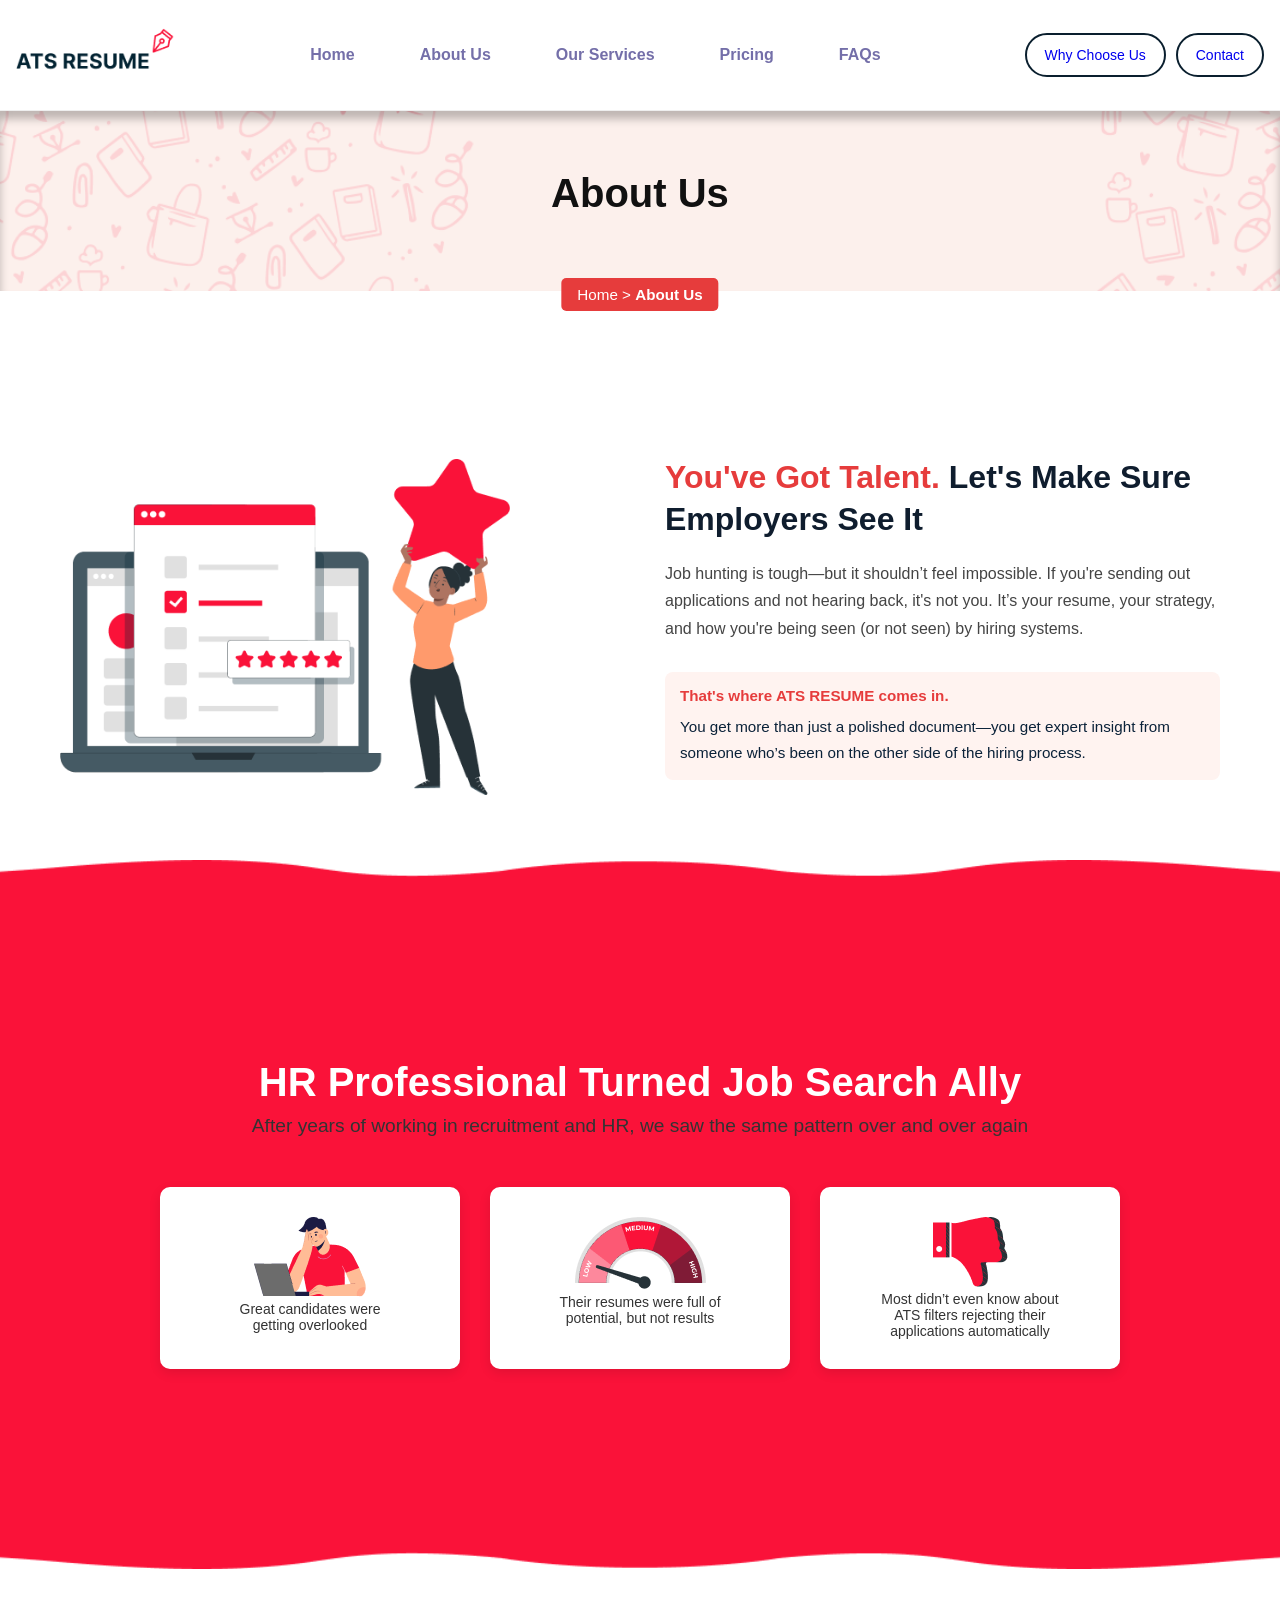
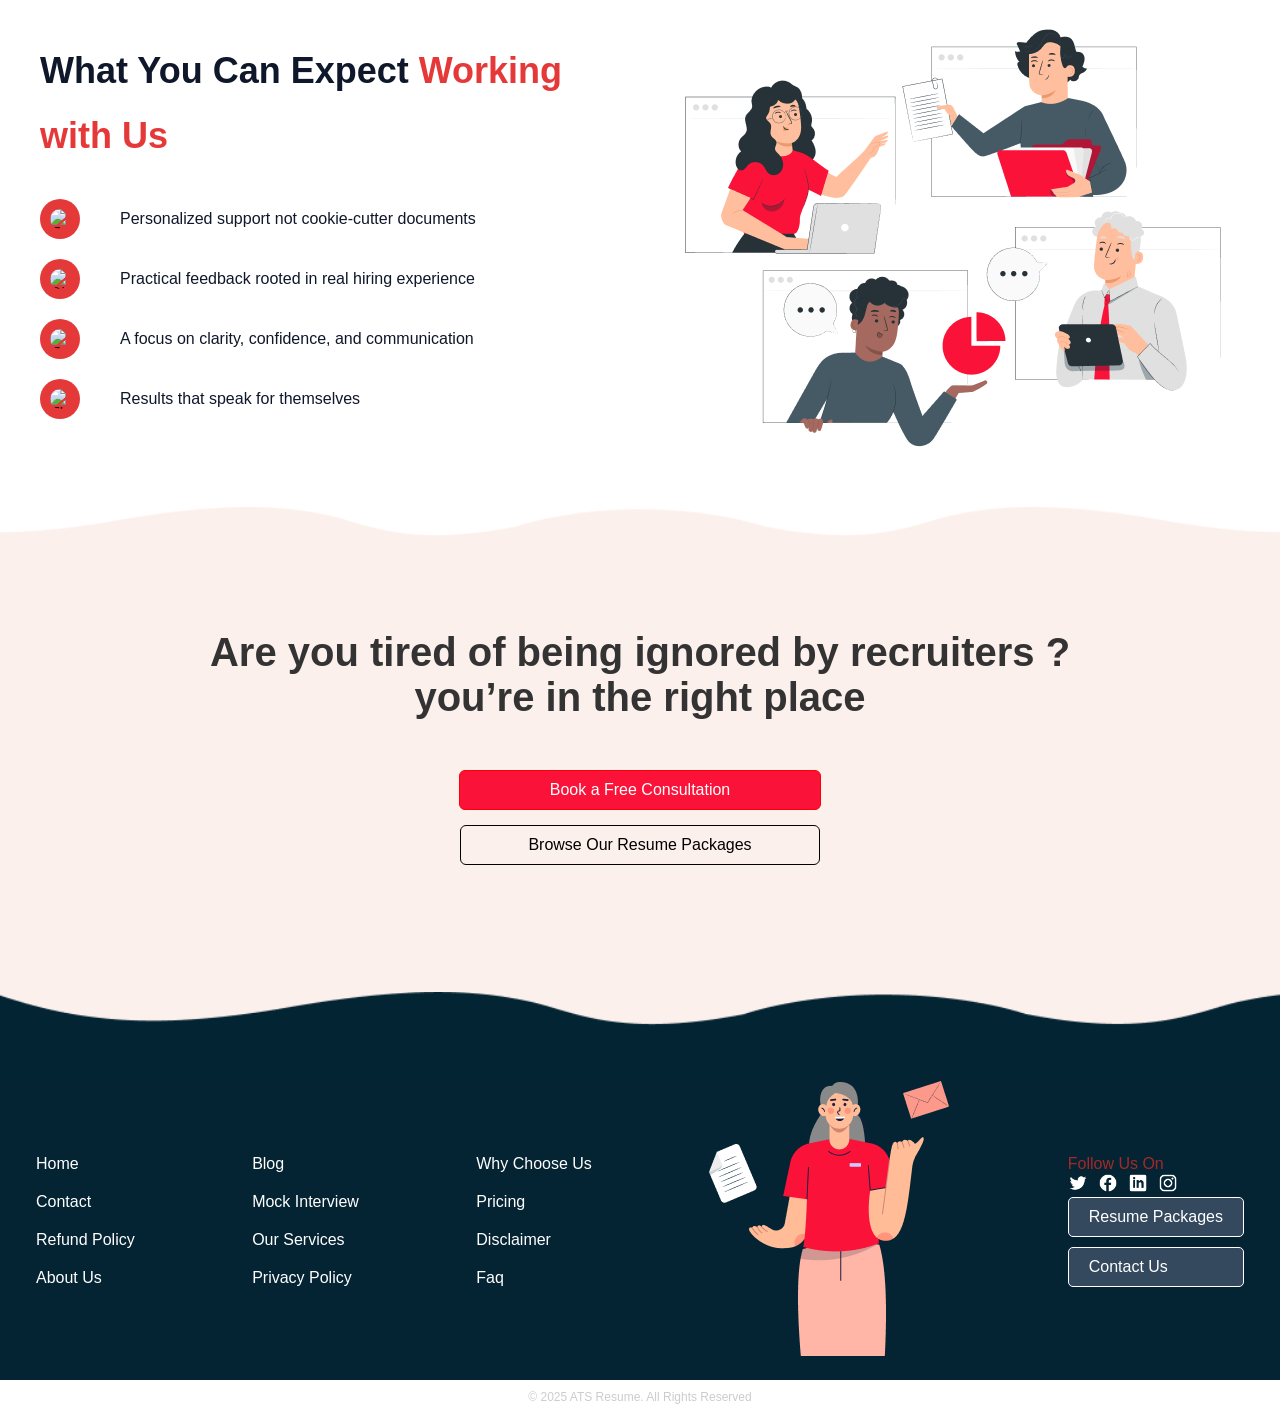
==== aboutus.html @ d1a412f8 "first commit" ====
<!DOCTYPE html>
<html lang="en">

<head>
  <meta charset="UTF-8" />
  <meta name="viewport" content="width=device-width, initial-scale=1.0" />
  <title>About Us</title>
  <link rel="stylesheet" href="/assets/style.css" />
</head>

<body>
  <!-- header -->
  <section class="header-wrapper">
    <div class="container">
      <header class="header">
        <div class="logo">
          <img src="assets/images/logo 1.png" alt="Pen Icon" class="pen-icon">
        </div>
  
        <div class="menu-toggle" id="menu-toggle">☰</div>
  
        <div class="nav-menu" id="nav-menu">
          <nav class="nav-links">
            <a href="./index.html" class="active">Home</a>
            <a href="./aboutus.html" class="active">About Us</a>
            <a href="./services.html" class="active">Our Services</a>
            <a href="./pricing.html" class="active">Pricing</a>
            <a href="./faq.html" class="active">FAQs</a>
          </nav>
  
          <div class="header-buttons">
            <a href="./whyus.html" class="solid-btn">Why Choose Us</a>
            <a href="./contact.html" class="solid-btn">Contact</a>
          </div>
        </div>
      </header>
    </div>
  </section>

  <!-- Banner -->
  <section class="about-banner">
    <h1>About Us</h1>
    <nav class="breadcrumb">
      <a href="#">Home</a> &gt; <span>About Us</span>
    </nav>
  </section>
  <!-- content -->
  <section class="about-content">
    <div class="about-left">
      <img src="./assets/images/about-1 1.png" alt="Illustration" />
    </div>
    <div class="about-right">
      <h2><span>You've Got Talent.</span> Let's Make Sure Employers See It</h2>
      <p>
        Job hunting is tough—but it shouldn’t feel impossible. If you're sending out applications and not hearing back,
        it's not you.
        It’s your resume, your strategy, and how you're being seen (or not seen) by hiring systems.
      </p>

      <div class="highlight-box">
        <strong>That's where ATS RESUME comes in.</strong>
        <p>
          You get more than just a polished document—you get expert insight from someone who’s been on the other side of
          the hiring process.
        </p>
      </div>
    </div>
  </section>

  <!-- HR-section -->

  <section class="hr-section">
    <div class="hr-container">
      <h1>HR Professional Turned Job Search Ally</h1>
      <p class="subheading">After years of working in recruitment and HR, we saw the same pattern over and over again
      </p>

      <div class="cards">
        <div class="card-about">
          <img src="./assets/images/about-2-1 1.png" alt="Overlooked">
          <p>Great candidates were<br>getting overlooked</p>
        </div>
        <div class="card-about">
          <img src="./assets/images/about-2-2 1.png" alt="Resumes not working">
          <p>Their resumes were full of<br>potential, but not results</p>
        </div>
        <div class="card-about">
          <img src="./assets/images/about-2-3 1 (1).png" alt="ATS rejection">
          <p>Most didn’t even know about<br>ATS filters rejecting their<br>applications automatically</p>
        </div>
      </div>
    </div>
  </section>

  <!-- Expact section -->

  <section class="expect-section">
    <div class="expect-container">
      <div class="expect-content">
        <h2>What You Can Expect <span>Working with Us</span></h2>
        <ul class="expect-list">
          <li>
            <img src="https://img.icons8.com/ios-filled/50/ffffff/secured-letter.png" alt="Email Icon">
            <p>Personalized support not cookie-cutter documents</p>
          </li>
          <li>
            <img src="https://img.icons8.com/ios-filled/50/ffffff/near-me.png" alt="Direction Icon">
            <p>Practical feedback rooted in real hiring experience</p>
          </li>
          <li>
            <img src="https://img.icons8.com/ios-filled/50/ffffff/target.png" alt="Target Icon">
            <p>A focus on clarity, confidence, and communication</p>
          </li>
          <li>
            <img src="https://img.icons8.com/ios-filled/50/ffffff/goal.png" alt="Flag Icon">
            <p>Results that speak for themselves</p>
          </li>
        </ul>
      </div>
      <div class="expect-images">
        <img src="./assets/images/about-3 1 (1).png" alt="Working Image">
      </div>
    </div>
  </section>

  <!-- Tired section -->

  <div class="tired">
    <div class="container">
      <h1>Are you tired of being<span class="normal"></span> ignored by recruiters ?<br>you’re in the right place</span></h1>
      <div class="tired-btn">
        <a href="#" class="button-red">Book a Free Consultation</a>
        <a href="#" class="button-gray">Browse Our Resume Packages</a>
      </div>
    </div>
  </div>
  <!-- footer -->

  <div class="footer">
    <div class="container">
      <div class="footer-wrap">
        <ul class="links">
          <li><a href="#">Home</a></li>
          <li><a href="#">Contact</a></li>
          <li><a href="#">Refund Policy</a></li>
          <li><a href="#">About Us</a></li>
        </ul>
        <ul class="links">
          <li><a href="#">Blog</a></li>
          <li><a href="#">Mock Interview</a></li>
          <li><a href="#">Our Services</a></li>
          <li><a href="#">Privacy Policy</a></li>
        </ul>
        <ul class="links">
          <li><a href="#">Why Choose Us</a></li>
          <li><a href="#">Pricing</a></li>
          <li><a href="#">Disclaimer</a></li>
          <li><a href="#">Faq</a></li>
        </ul>
        <div>
          <!-- Replace with actual image URL -->
          <img src="/assets/images/footer 1.png" alt="Illustration">
        </div>

        <div>
          <span class="footer-link">Follow Us On</span>
          <div class="social">

            <a href="#"><img src="./assets/images/Clip path group.png" alt="Twitter"></a>
            <a href="#"><img src="./assets/images/social-2.png" alt="Facebook"></a>
            <a href="#"><img src="./assets/images/social-3.png" alt="LinkedIn"></a>
            <a href="#"><img src="./assets/images/social-4.png" alt="Instagram"></a>
          </div>
          <div class="buttons">
            <a href="#">Resume Packages</a>
            <a href="#">Contact Us</a>
          </div>
        </div>
      </div>
    </div>

  </div>
  <div class="copyright">
    © 2025 ATS Resume. All Rights Reserved
  </div>



  <script src="https://ajax.googleapis.com/ajax/libs/jquery/3.7.1/jquery.min.js"></script>
  <script>
    const toggle = document.getElementById('menu-toggle');
    const navMenu = document.getElementById('nav-menu');
  
    toggle.addEventListener('click', () => {
      navMenu.classList.toggle('active');
      toggle.classList.toggle('open');
    });
  </script>
</body>

</html>
---- assets/style.css ----
* {
  margin: 0;
  padding: 0;
  box-sizing: border-box;
}

body {
  font-family: "Inter", sans-serif;

}
.container {
  width: 100%;
  max-width: 1440px;
  margin: auto;
  padding: 0px 16px;
}


/* Header */
.header {
  display: flex;
  justify-content: space-between;
  align-items: center;
  position: relative;
  flex-direction: row;
}

.header-wrapper {
  background-color: #fff;
  width: 100%;
  border-bottom: 1px solid #eee;
  padding: 1.75rem 0;
}

/* Logo */
.logo img {
  height: 50px;
}

/* Navigation Menu */
.nav-menu {
  display: flex;
  align-items: center;
  gap: 128px;
}

/* Nav links */

nav.nav-links {
  display: flex;
  justify-content: flex-start;
  align-items: center;
  gap: 33px;
}

.nav-links a {
  text-decoration: none;
  font-size: 16px;
  color: #746fa9;
  font-weight: 600;
  padding: 8px 16px;
  border-radius: 25px;
  transition: background-color 0.3s;
}

.nav-links a.active:hover {
  background-color: #fceaea;
  color: #0a1f2e;
}

.nav-links a:hover {
  color: #e53939;
}

/* Header Buttons */
.header-buttons {
  display: flex;
  gap: 10px;
}

.outline-btn,
.solid-btn {
  text-decoration: none;
  font-size: 14px;
  font-weight: 500;
  padding: 12px 18px;
  border-radius: 25px;
  border: 2px solid #0a1f2e;
  background-color: transparent;
}
.solid-btn:hover {
  background-color: #0a1f2e;
  color: white;
}
.solid-btn:hover {
  background-color: #222222;
}

/* Menu Toggle Button */
.menu-toggle {
  display: none;
  font-size: 28px;
  cursor: pointer;
  color: #1c2b38;
}
/* hero */

.hero {
  padding: 100px 50px 50px 50px;
  background-color: #fff;
  margin-bottom: 100px;
  box-shadow: inset 0 8px 8px 0px rgb(0 0 0 / 25%);
}

.hero-content {
  display: flex;
  align-items: center;
  justify-content: space-between;
  gap: 50px;
  margin: 0 auto;
}

.text-section {
  flex: 1;
}

.text-section h1 {
  font-size: 45px;
  font-weight: 700;
  line-height: 1.3;
  color: #0a1f2e;
  margin-bottom: 20px;
}

.text-section h1 span {
  color: #fa1239;
}

.text-section p {
  font-size: 18px;
  color: #2d3c44;
  line-height: 1.8;
  margin-bottom: 30px;
  max-width: 600px;
}

.hero-buttons {
  display: flex;
  gap: 20px;
}

.hero-buttons .solid-btn {
  background-color: #fa1239;
  color: white;
  padding: 14px 30px;
  border-radius: 10px;
  text-decoration: none;
  font-weight: bold;
  font-size: 16px;
  border: none;
}

.hero-buttons .outline-btn {
  background-color: transparent;
  border: 2px solid #0a1f2e;
  color: #0a1f2e;
  padding: 14px 30px;
  border-radius: 10px;
  text-decoration: none;
  font-weight: bold;
  font-size: 16px;
}

/* image section */

.image-section {
  flex: 1;
  display: flex;
  justify-content: end;
}

.image-section img {
  max-width: 100%;
  height: auto;
}

/* features */

.features-section {
  background-color: #FCF0EC;
  padding: 0px 20px 80px 20px;
  height: auto;
  text-align: center;
  width: 100%;
  position: relative;
}

.features-section:before{
  content: "";
  width: 100%;
  height: 69px;
  background-image: url("./images/pink-bg-top.png");
  background-size: cover;
  background-repeat: no-repeat;
  background-position: center top;
  position: absolute;
  top: -69px;
  left: 0;
}

  .features-section:after {
    content: "";
    width: 100%;
    height: 69px;
    background-image: url("./images/pink-bg-top.png");
    background-size: cover;
    background-repeat: no-repeat;
    background-position: center top;
    position: absolute;
    bottom: -59px;
    left: 0;
    transform: rotate(180deg);

}

/* .section-label {
  display: inline-block;
  background-color: #DEDFF5;
  color: #2d2e6c;
  padding: 6px 14px;
  border-radius: 10px;
  font-size: 16px;
  font-weight: 600;
  margin-bottom: 20px;
} */

.features-container h2 {
  font-size: 36px;
  max-width: 60%;
  color: #0a1f2e;
  margin: auto;
  font-weight: 700;
  line-height: 1.5;
  margin-bottom: 70px;
}

.features-container h2 span {
  color: #fa1239;
}

.features-grid {
  display: flex;
  gap: 67px;
  max-width: 1000px;
  margin: 0 auto;
}
.features-grid-left{
  display: flex;
  justify-content: center;
  align-items: center;
  flex-direction: column;
  gap: 67px;
}
.features-grid-right{
  display: flex;
  justify-content: center;
  align-items: center;
  flex-direction: column;
  gap: 67px;
}
.feature-card {
  background-color: #fa1239;
  color: #ffffff;
  padding: 60px 25px;
  border-radius: 15px;
  text-align: left;
  box-shadow: 0 2px 10px rgba(0, 0, 0, 0.05);
  transition: transform 0.3s ease;
  height: 350px;
  width: 450px;
}

.feature-card .icon {
  width: 70px;
  height: auto;
  margin-bottom: 20px;
}

.feature-card h3 {
  font-size: 20px;
  font-weight: 800;
  margin-bottom: 10px;
}

.feature-card p {
  font-size: 20px;
  font-weight: 500;
  line-height: 1.6;
  color: #ffffff;
}

/* why */

.why-section {
  background-color: #fff;
  padding: 170px 0 70px 0;
  text-align: center;
}

.why-container {
  max-width: 1200px;
  margin: 0 auto;
}

.section-label {
  display: inline-block;
  background-color: #e6e6f0;
  color: #2d2e6c;
  padding: 6px 14px;
  border-radius: 10px;
  font-size: 14px;
  font-weight: 600;
  margin-bottom: 30px;
}

.why-container h2 {
  font-size: 30px;
  font-weight: 700;
  margin-bottom: 70px;
  color: #0a1f2e;
}

.why-content {
  display: flex;
  align-items: center;
  justify-content: space-between;
  gap: 122px;
  flex-wrap: wrap;
}

.why-image img {
  max-width: 100%;
  height: auto;
}

.why-points {
  flex: 1;
  display: flex;
  flex-direction: column;
  gap: 30px;
}

.why-point {
  display: flex;
  align-items: flex-start;
  gap: 25px;
  text-align: left;
}

.why-point-2 {
  display: flex;
  align-items: flex-start;
  gap: 28px;
  text-align: left;
  background-color: #FCF0EC;
  padding: 26px 20px;
  border-radius: 13px;
}

.why-point .icon {
  width: 40px;
  height: auto;
  margin-top: 4px;
}

.why-point h3 {
  font-size: 18px;
  font-weight: 600;
  color: #032433;
  line-height: 181%;
}

.why-point p {
  font-size: 18px;
  line-height: 181%;
  color: #032433;
  font-weight: 400;
}

/* slider */
.testimonial-section {
  background-color: #FA1239;
  padding: 50px 20px;
  color: #fff;
  text-align: center;
  position: relative;
}

.testimonial-section:before {
  content: "";
  width: 100%;
  height: 86px;
  background-image: url("./images/red-bg-bottom.png");
  background-repeat: no-repeat;
  background-size: cover;
  background-position: center top;
  position: absolute;
  left: 0;
  top: -69px;
  transform: rotate(180deg);
  -webkit-transform: rotate(180);
  -moz-transform: rotate(180);
  -ms-transform: rotate(180);
  -o-transform: rotate(180);
}

.testimonial-section::after {
  content: "";
  width: 100%;
  height: 86px;
  background-image: url("./images/red-bg-bottom.png");
  background-repeat: no-repeat;
  background-size: cover;
  background-position: center top;
  position: absolute;
  left: 0;
  bottom: -69px;
}



.testimonial-section h2 {
  font-size: 2.2rem;
  margin-bottom: 40px;
}

/* .section-label {
  display: inline-block;
  background: white;
  color: #333;
  padding: 5px 15px;
  border-radius: 10px;
  font-weight: bold;
  margin-bottom: 15px;
} */

.slider {
  position: relative;
  max-width: 900px;
  margin: 0 auto;
}

input[type="radio"] {
  display: none;
}

.slides {
  display: flex;
  transition: transform 0.5s ease-in-out;
  width: 100%;
}

.slide {
  width: 100%;
  padding: 20px;
  box-sizing: border-box;
}

#slide1:checked ~ .slides {
  transform: translateX(0%);
}
#slide2:checked ~ .slides {
  transform: translateX(-50%);
}

.testimonial-card {
  background: #fff;
  color: #222;
  padding: 30px;
  border-radius: 20px;
  box-shadow: 0 10px 25px rgba(0, 0, 0, 0.1);
  max-width: 700px;
  margin: 0 auto;
}

.stars {
  font-size: 1.2rem;
  margin-bottom: 15px;
}

.profile {
  display: flex;
  flex-direction: column;
  align-items: center;
}

.profile img {
  width: 60px;
  border-radius: 50%;
  margin-bottom: 10px;
}

.profile h3 {
  font-size: 1rem;
  font-weight: bold;
}

.testimonial-card h4 {
  font-size: 1.1rem;
  margin: 15px 0;
  font-weight: bold;
}

.testimonial-card p {
  font-size: 0.95rem;
  line-height: 1.6;
  color: #444;
}

.navigation {
  margin-top: 20px;
}

.nav-btn {
  display: inline-block;
  background: #0f1d2e;
  color: white;
  padding: 12px 18px;
  border-radius: 50%;
  margin: 0 10px;
  cursor: pointer;
  font-size: 1.2rem;
  transition: 0.3s;
}

.nav-btn:hover {
  background: #222;
}

/*  */

.box-wrap-per {
  display: flex;
  justify-content: space-between;
  align-items: center;
  padding: 20px;
  border-radius: 10px;
  gap: 45px;
}
.box-wrapper {
  margin: 50px 0px;
  padding-top: 70px;
}
.box h2 {
  font-size: 34px;
  color: #0a1f2e;
  margin-bottom: 20px;
}
.box {
  display: flex;
  justify-content: center;
  align-items: center;
}

.left-column {
  flex: 1;
}
.right-column {
  flex: 1;
  background-color: #e6f4e6;
  display: flex;
  flex-direction: column;
  justify-content: space-between;
  align-items: center;
  border-radius: 13px;
  padding: 20px;
}
.containt-head {
  text-align: center;
  font-size: 24px;
  color: #333;
}
h2 span {
  color: #fa1239;
}
.point {
  display: flex;
  align-items: center;
  margin: 10px 0;
  background-color: #ffe6e6;
  border-radius: 5px;
}
.point-green {
  background-color: #e6f4e6;
  display: flex;
  align-items: center;
  gap: 10px;
}

.right-column .point-green p{
  color: #333;
  font-size: 20px;
  font-weight: 600;
}

.right-column p{
  font-size: 18px;
  font-weight: 400;
  line-height: 181%;
}
.point-green img {
  width: 39px;
  height: auto;
}
/* .icon {
  font-size: 24px;
  margin-right: 10px;
}
.icon.red {
  color: #fa1239;
}
.icon.green {
  color: #28a745;
} */
p {
  margin: 0;
  font-size: 14px;
  color: #333;
}
.image-placeholder {
  text-align: center;
  margin: 20px 0;
}
.image-placeholder img {
  max-width: 100%;
  height: auto;
}

/*  */

.tired {
  text-align: center;
  padding: 150px;
  background-image: url("./images/footer-top-curve.png");
  background-repeat: no-repeat;
  background-position: center top;
  background-size: cover;
  display: flex;
  align-items: center;
  justify-content: center;
  width: 100%;
  height: 520px;
  margin-bottom: -50px;
}
.tired-btn{
  display: flex;
  flex-direction: column;
  align-items: center;
}
.tired h1 {
  font-size: 40px;
  color: #333;
  margin-bottom: 50px;
  margin-top: -40px;
}
h1 span.red {
  color: #fa1239;
  font-size: 18px;
  line-height: 600px;
  margin-bottom: 20px;
}
h1 span.normal {
  color: #dc1919;
}
a.button-red {
  border: 1.3px solid rgb(255, 0, 0);
  padding: 10px 90px;
  border-radius: 6px;
  background-color: #fa1239;
  text-decoration: none;
  color: rgb(255, 255, 255);
  margin-bottom: 15px;
}
a.button-gray {
  border: 1.3px solid black;
  padding: 10px 67px;
  border-radius: 6px;
  text-decoration: none;
  color: black;
}
/* footer */

.footer {
  padding: 20px;
  border-top: 1px solid #ccc;
  background-color: #042433;
  position: relative;
  margin-top: 83px;
}
.footer::before {
  content: "";
  width: 100%;
  height: 86px;
  background-image: url("./images/footer-bg-top.png");
  background-repeat: no-repeat;
  background-size: cover;
  position: absolute;
  left: 0;
  top: -69px;
}
.footer-wrap {
  display: flex;
  justify-content: space-between;
  align-items: center;
}
.links {
  display: flex;
  flex-direction: column;
  flex-wrap: wrap;
  gap: 20px;
}
li {
  list-style: none;
  gap: 100px;
}
.links a {
  color: #fff;
  text-decoration: none;
  margin: 5px 0;
}
.links a:hover {
  text-decoration: underline;
}
.social-links{
  display: flex;
  flex-direction: column;
  gap: 20px;
  align-items: start;
}
.social {
  display: flex;
  gap: 10px;
  color: #ff6b6b;
}
.social span {
  margin-right: 10px;
}
.social a {
  color: #fff;
  text-decoration: none;
}
.social img {
  width: 20px;
  height: 20px;
}
.buttons {
  display: flex;
  flex-direction: column;
  gap: 10px;
}
.buttons a {
  display: inline-block;
  padding: 10px 20px;
  background-color: #34495e;
  color: #fff;
  text-decoration: none;
  border-radius: 5px;
  border: 1px solid #fff;
}
.buttons a:hover {
  background-color: #2c3e50;
}
.copyright {
  text-align: center;
  padding: 10px 0;
  font-size: 12px;
  color: #ccc;
}
.footer-link {
  color: #a32929;
}

/* aboutus */

.about-banner {
  background-image: url(./images/banner.png);
  padding: 60px 20px;
  text-align: center;
  position: relative;
  background-repeat: no-repeat;
  background-size: cover;
  width: 100%;
  margin-bottom: 106px;
  box-shadow: inset 0 8px 8px 0px rgb(0 0 0 / 25%);
}

.about-banner h1 {
  font-size: 2.5rem;
  margin-bottom: 15px;
  color: #111;
}

.breadcrumb {
  display: inline-block;
  background: #e63c3c;
  padding: 8px 16px;
  border-radius: 5px;
  color: white;
  font-size: 0.95rem;
  position: absolute;
  bottom: 0;
  left: 50%;
  transform: translate(-50%, 20px);
}
.breadcrumb a {
  text-decoration: none;
  color: white;
}

.breadcrumb span {
  font-weight: bold;
}
.card-about {
  background: white;
  color: #0f172a;
  padding: 30px 20px;
  border-radius: 10px;
  max-width: 300px;
  width: 100%;
  text-align: center;
  align-items: center;
  box-shadow: 0px 4px 12px rgba(0, 0, 0, 0.1);
}

/* Content Section */
.about-content {
  display: flex;
  flex-wrap: wrap;
  padding: 60px 20px;
  max-width: 1200px;
  margin: 0 auto;
  gap: 50px;
  align-items: center;
}

.about-left {
  flex: 1;
  min-width: 300px;
}

.about-left img {
  width: 100%;
  max-width: 450px;
}

.about-right {
  flex: 1;
  min-width: 300px;
}

.about-right h2 {
  font-size: 2rem;
  color: #0f1d2e;
  margin-bottom: 20px;
  line-height: 1.3;
}

.about-right h2 span {
  color: #e63c3c;
}

.about-right p {
  font-size: 1rem;
  color: #444;
  line-height: 1.7;
  margin-bottom: 30px;
}

/* Highlight box */
.highlight-box {
  background: #fceae8;
  padding: 20px;
  border-radius: 10px;
  font-size: 0.95rem;
  color: #222;
}

.highlight-box strong {
  display: block;
  color: #e63c3c;
  margin-bottom: 10px;
}
/* HR-section */
.hr-section {
  background-image: url("./images/Group\ 30.png");
  padding: 200px 20px;
  color: white;
  text-align: center;
  align-items: center;
  background-size: cover;
  background-repeat: no-repeat;
  background-position: center;
}

.hr-container h1 {
  font-size: 2.5rem;
  margin-bottom: 10px;
  font-weight: bold;
  align-items: center;
}

.subheading {
  font-size: 1.2rem;
  margin-bottom: 50px;
}

.cards {
  display: flex;
  justify-content: center;
  flex-wrap: wrap;
  gap: 30px;
}

.card {
  background: white;
  color: #0f172a;
  padding: 0px 20px;
  border-radius: 10px;
  max-width: 400px;
  width: 100%;
  text-align: center;
  align-items: center;
  box-shadow: 0px 4px 12px rgba(0, 0, 0, 0.1);
}

.card img {
  width: 100px;
  height: auto;
  margin-bottom: 20px;
}

.card p {
  font-size: 1rem;
  line-height: 1.5;
}

/* expact section */

.expect-section {
  background-color: #fff;
  padding: 60px 20px;
}

.expect-container {
  max-width: 1200px;
  margin: 0 auto;
  display: flex;
  align-items: center;
  gap: 50px;
  flex-wrap: wrap;
}

.expect-content {
  flex: 1;
}

.expect-content h2 {
  font-size: 36px;
  font-weight: 600;
  line-height: 183%;
  color: #0f172a;
  margin-bottom: 30px;
}

.expect-content h2 span {
  color: #e53939;
}

.expect-list {
  list-style: none;
  padding: 0;
  margin: 0;
}

.expect-list li {
  display: flex;
  align-items: center;
  margin-bottom: 20px;
  gap: 25px;
}

.expect-list img {
  background-color: #e53939;
  padding: 10px;
  border-radius: 50%;
  width: 40px;
  height: 40px;
  margin-right: 15px;
}

.expect-list p {
  margin: 0;
  font-size: 1rem;
  color: #0f172a;
}

.expect-images {
  flex: 1;
  display: flex;
  justify-content: center;
}

.expect-images img {
  max-width: 100%;
  height: auto;
}

/* contact-form */

.contact-section {
  display: flex;
  flex-wrap: wrap;
  padding: 50px 30px;
  align-items: center;
  justify-content: center;
  gap: 40px;
}

.contact-left {
  flex: 1;
  min-width: 300px;
  max-width: 500px;
}

.contact-left .contact-image {
  width: 100%;
  max-width: 300px;
  margin-bottom: 20px;
}

.contact-left h2 {
  font-size: 2.2rem;
  color: #0f172a;
  margin-bottom: 30px;
  line-height: 1.4;
}

.contact-left h2 span {
  color: #e53939;
}

.contact-info {
  list-style: none;
  padding: 0;
}

.contact-info li {
  display: flex;
  align-items: center;
  gap: 10px;
  margin-bottom: 20px;
  font-size: 1rem;
  color: #0f172a;
}

.contact-info img {
  width: 30px;
  height: 30px;
}

.contact-right {
  flex: 1;
  min-width: 300px;
  max-width: 600px;
  background-color: #FA1239;
  padding: 30px;
  border-radius: 12px;
}

.contact-form {
  display: flex;
  flex-direction: column;
  gap: 20px;
}

.form-row {
  display: flex;
  gap: 20px;
}

.form-row input {
  flex: 1;
  padding: 12px;
  border: none;
  border-radius: 6px;
  font-size: 1rem;
}

textarea {
  width: 100%;
  height: 200px;
  padding: 12px;
  border: none;
  border-radius: 6px;
  font-size: 1rem;
}

.submit-btn {
  background-color: transparent;
  color: #fff;
  border: 2px solid #fff;
  padding: 14px;
  font-size: 1rem;
  font-weight: 600;
  border-radius: 6px;
  cursor: pointer;
  transition: background-color 0.3s ease, color 0.3s ease;
}

.submit-btn:hover {
  background-color: #fff;
  color: #e53939;
}

/*  */

/* Services */

.ats-section {
  color: white;
  margin-bottom: 50px;
  border-radius: 15px;
  -webkit-border-radius: 15px;
  -moz-border-radius: 15px;
  -ms-border-radius: 15px;
  -o-border-radius: 15px;
}

.ats-content {
  background-color: #fa1239;
  max-width: 1200px;
  margin: auto;
  display: flex;
  align-items: center;
  gap: 60px;
  flex-wrap: wrap;
  padding: 98px 20px 76px 20px;
  border-radius: 15px;
  -webkit-border-radius: 15px;
  -moz-border-radius: 15px;
  -ms-border-radius: 15px;
  -o-border-radius: 15px;
}

.ats-left {
  flex: 1;
  text-align: center;
}

.ats-left img {
  width: 100%;
  max-width: 350px;
}

.ats-right {
  flex: 1;
}

.ats-right h1 {
  font-size: 2.2rem;
  margin-bottom: 10px;
}

.ats-right h3 {
  font-weight: 600;
  font-size: 1.1rem;
  margin-bottom: 15px;
}

.ats-right p {
  font-size: 1rem;
  line-height: 1.6;
  margin-bottom: 25px;
  color: #ffecec;
}

.ats-right h4 {
  font-size: 1.2rem;
  margin: 25px 0 15px;
  color: #ffffff;
}

.ideal-tags {
  display: flex;
  gap: 12px;
  flex-wrap: wrap;
  margin-bottom: 30px;
}

.tag {
  background: #ffffff20;
  border: 1px solid white;
  padding: 8px 16px;
  border-radius: 30px;
  font-size: 0.9rem;
  color: white;
  font-weight: 500;
  display: inline-flex;
  align-items: center;
}

.ats-features {
  list-style: none;
  padding: 0;
  margin: 0;
}

.ats-features li {
  display: flex;
  align-items: center;
  gap: 10px;
  margin-bottom: 18px;
  font-size: 1rem;
  color: #ffffff;
}

.ats-features img {
  width: 20px;
  height: 20px;
}

/* cover */

.cover-letter-container {
  max-width: 1200px;
  margin: auto;
  margin-bottom: 50px;
  display: flex;
  gap: 60px;
  flex-wrap: wrap;
  background-color: #fdf5f2;
  padding: 60px 20px;
}

.cover-left {
  flex: 1;
}

.cover-left h2 {
  font-size: 2rem;
  color: #e53939;
  margin-bottom: 10px;
}

.cover-left h4 {
  font-size: 1.1rem;
  font-weight: 600;
  color: #0b2239;
  margin-bottom: 15px;
}

.cover-left p {
  font-size: 1rem;
  line-height: 1.6;
  color: #0b2239;
}

.cover-right {
  flex: 1;
}

.cover-right h4 {
  font-size: 1.1rem;
  font-weight: 600;
  color: #0b2239;
  margin-bottom: 20px;
}

.cover-features {
  list-style: none;
  padding: 0;
  margin: 0;
}

.cover-features li {
  display: flex;
  align-items: center;
  gap: 12px;
  margin-bottom: 18px;
  font-size: 1rem;
  color: #0b2239;
}

.cover-features img {
  width: 28px;
  height: 28px;
}
.cover-letter-section {
  display: flex;
  justify-content: center;
}

/* pricing */
.pricing-section {
  padding: 60px 20px;
  background: #fff;
}

.pricing-header {
  text-align: center;
  margin-bottom: 50px;
}

.pricing-header h2 {
  font-size: 2rem;
  color: #0b2239;
  margin-bottom: 15px;
}

.pricing-header h2 span {
  color: #e53939;
}

.pricing-header p {
  color: #555;
  max-width: 600px;
  margin: 0 auto;
  font-size: 1rem;
}

.pricing-cards {
  display: flex;
  justify-content: center;
  gap: 30px;
  flex-wrap: wrap;
}

.card-p {
  background: #fff;
  border-radius: 12px;
  box-shadow: 0 0 15px rgba(0, 0, 0, 0.08);
  overflow: hidden;
  max-width: 420px;
  display: flex;
  flex-direction: column;
}

.card-top {
  padding: 20px;
  color: #fff;
  text-align: center;
}

.card-top.starter {
  color: #e53939;
  display: flex;
  justify-content: space-between;
  align-items: flex-end;
}

.card-top.premium {
  background: #e53939;
  display: flex;
  justify-content: space-between;
  align-items: flex-end;
}
.package-name {
  background: #fff;
  color: #e53939;
  padding: 6px 14px;
  border-radius: 50px;
  font-weight: bold;
  display: inline-block;
  font-size: 0.9rem;
  margin-bottom: 10px;
}

.prices {
  margin-top: 10px;
}

.prices small {
  text-decoration: line-through;
  display: block;
  font-size: 0.9rem;
  opacity: 0.7;
}

.prices strong {
  font-size: 1.5rem;
}

.card-body {
  padding: 25px;
  flex-grow: 1;
}

.highlight-box {
  background: #fff3f0;
  padding: 15px;
  border-radius: 8px;
  margin-bottom: 20px;
}

.highlight-box h4 {
  margin: 0 0 10px 0;
  color: #0b2239;
  font-size: 1rem;
}

.highlight-box p {
  margin: 0;
  color: #0b2239;
  font-size: 0.95rem;
}

.features {
  list-style: none;
  padding: 0;
  margin: 0;
}

.features li {
  padding-left: 25px;
  margin-bottom: 15px;
  position: relative;
  color: #0b2239;
  font-size: 0.95rem;
}

.features li::before {
  content: "✔";
  color: #00c853;
  position: absolute;
  left: 0;
  top: 2px;
  font-weight: bold;
}

.card-footer {
  padding: 20px;
  text-align: center;
}

.card-footer button {
  background-color: #0b2239;
  color: #fff;
  padding: 12px 30px;
  border: none;
  border-radius: 8px;
  font-size: 1rem;
  cursor: pointer;
  transition: background-color 0.3s;
}

.card-footer button:hover {
  background-color: #07182d;
}


/* why Us */
.manual-resume {
  padding: 60px 20px;
  background: #fff;
  display: flex;
  justify-content: center;
  max-width: 1440px;
  width: 100%;
  margin: 0 auto;
}

/* Top Section */
.top-section {
  display: flex;
  align-items: center;
  justify-content: space-between;
  gap: 40px;
  flex-wrap: wrap;
  margin-bottom: 80px;
  justify-content: center;
}

.text-content {
  flex: 1;
}

.text-content h2 {
  font-size: 2rem;
  color: #0b2239;
  margin-bottom: 20px;
}

.text-content h2 span {
  color: #e53939;
}

.text-content h4 {
  color: #0b2239;
  font-size: 1.2rem;
  margin-bottom: 15px;
}

.text-content p {
  color: #555;
  line-height: 1.6;
  font-size: 1rem;
}

.image-content {
  flex: 1;
  text-align: center;
}

.image-content img {
  max-width: 100%;
  height: auto;
}

/* Strategy Section */
.strategy-section {
  background: #e53939;
  padding: 50px 20px;
  border-radius: 12px;
  color: #fff;
  text-align: center;
  height: 245px;
  width: 100%;
  margin-bottom: 200px;
}

.strategy-header h3 {
  font-size: 1.8rem;
  margin-bottom: 15px;
}

.strategy-header p {
  font-size: 1rem;
  opacity: 0.9;
  margin-bottom: 40px;
}

.cards-container {
  display: flex;
  justify-content: center;
  gap: 30px;
  position: relative;
  flex-wrap: wrap;
  margin-bottom: -970px;
}

.strategy-section .card {
  background: #fff;
  color: #0b2239;
  padding: 10px;
  border-radius: 12px;
  width: 200px;
  box-shadow: 0 0 12px rgba(0, 0, 0, 0.1);
  gap: 10px;
}

.card img {
  max-width: 70px;
  height: auto;
  margin-bottom: 15px;
}

.card p {
  font-size: 0.95rem;
}

/* FAQ */

.industries-section {
  padding: 10px 0px;
  width: 100%;
}

.industries-box {
  background: linear-gradient(to right, #ffecec, #fff);
  padding: 30px 25px;
  border-radius: 12px;
  max-width: 1440px;
  margin: 0 auto;
  box-shadow: 0 2px 8px rgba(0, 0, 0, 0.05);
}

.industries-header {
  display: flex;
  align-items: center;
  gap: 10px;
  margin-bottom: 20px;
}

.icon {
  display: inline-block;
  color: #fff;
  font-weight: bold;
  font-size: 18px;
}

.industries-header h3 {
  font-size: 1.2rem;
  color: #0b2239;
  margin: 0;
}

.industries-content p {
  color: #555;
  font-size: 0.95rem;
  margin-bottom: 15px;
  line-height: 1.6;
}

.industries-content ul {
  margin-left: 20px;
  margin-bottom: 15px;
}

.industries-content ul li {
  color: #333;
  margin-bottom: 8px;
  list-style-type: disc;
}

/* privacy-policy */

.privacy-policy {
  max-width: 80%;
  margin: 0 auto;
  padding: 40px 20px;
}

.privacy-policy p {
  font-size: 0.95rem;
  line-height: 1.7;
  margin-bottom: 20px;
}

.privacy-policy h2 {
  font-size: 1.3rem;
  color: #0d1f2d;
  margin-top: 40px;
  margin-bottom: 15px;
}

.privacy-policy h3 {
  font-size: 1.05rem;
  color: #0d1f2d;
  margin-bottom: 12px;
}

.subheading-red {
  color: #e53939;
  font-weight: bold;
  margin-top: 20px;
  margin-bottom: 8px;
}

.highlight {
  color: #e53939;
  font-weight: bold;
}

.privacy-policy ul {
  margin-left: 20px;
  margin-bottom: 20px;
}

.privacy-policy ul li {
  margin-bottom: 8px;
}

.mobile-nav {
  display: none;
}

/* Responsive Layout for Tablets (768px and below) */
@media (max-width: 1024px) {
  .header {
    flex-wrap: wrap;
    gap: 20px;
  }
  .menu-toggle {
    display: block;
  }
  .nav-menu {
    display: none;
    flex-direction: column;
    align-items: center;
    width: 100%;
    background: #fff;
    position: absolute;
    top: 70px;
    left: 0;
    padding: 20px 0;
    box-shadow: 0px 4px 6px rgba(0, 0, 0, 0.1);
    gap: 20px;
    z-index: 10;
  }

  .nav-links {
    gap: 20px;
    flex-wrap: wrap;
    justify-content: center;
  }

  .hero {
    padding: 40px 20px;
  }

  .hero-content {
    flex-direction: column;
    text-align: center;
  }

  .text-section h1 {
    font-size: 36px;
  }

  .text-section p {
    font-size: 16px;
  }

  .hero-buttons {
    justify-content: center;
    flex-wrap: wrap;
  }

  .features-grid {
    flex-wrap: wrap;
    justify-content: center;
  }

  .why-content {
    flex-direction: column;
    text-align: center;
  }

  .box-wrap-per {
    flex-direction: column;
    gap: 30px;
  }

  .left-column,
  .right-column {
    width: 100%;
    padding: 10px 10;
  }

  .tired {
    padding: 80px 20px;
    height: auto;
  }

  .footer-wrap {
    flex-direction: column;
    text-align: center;
    gap: 20px;
  }

  .links {
    flex-direction: row;
    justify-content: center;
    flex-wrap: wrap;
  }

  .buttons {
    flex-direction: row;
    justify-content: center;
    flex-wrap: wrap;
  }
}

/* Responsive layout */
@media (max-width: 768px) {
  .why-content {
    flex-direction: column;
    text-align: center;
  }

  .why-point {
    flex-direction: row;
  }

  /* footer */

  .footer-wrap {
    flex-direction: column;
    align-items: center;
    text-align: center;
  }

  ul.links {
    margin-bottom: 20px;
  }

  .social {
    justify-content: center;
    margin-bottom: 20px;
  }

  .buttons {
    display: flex;
    flex-direction: column;
    align-items: center;
  }

  .buttons a {
    margin: 10px 0;
    width: 200px;
    text-align: center;
  }

  .footer img {
    margin-top: 20px;
    width: 80%;
    max-width: 300px;
  }

  .text-section h1 > br {
    display: none;
  }
  .hero {
    padding: 0;
  }
  .features-section {
    padding: 0;
  }
  .slide {
    padding: 0;
  }
  .box-wrap-per {
    padding: 0;
  }
  .why-container{
    padding: 0px 20px;
  }
}

/* header responsive */
@media (max-width: 768px) {
  .menu-toggle {
    display: block;
  }

  .nav-menu {
    display: none;
    flex-direction: column;
    align-items: center;
    width: 100%;
    background: #fff;
    position: absolute;
    top: 70px;
    left: 0;
    padding: 20px 0;
    box-shadow: 0px 4px 6px rgba(0, 0, 0, 0.1);
    gap: 20px;
    z-index: 10;
  }

  .nav-menu.active {
    display: flex;
  }

  .nav-links {
    flex-direction: column;
    gap: 15px;
  }

  .header-buttons {
    flex-direction: column;
    gap: 15px;
  }

  /* services */
  .ats-content{
    display: flex;
    flex-direction: column-reverse;
  }
  .cover-letter-container {
    padding: 5px 10px;
    display: flow;
    margin-bottom: 20px;
  }
  .box-wrapper {
    padding: 0;
  }
  /* why us */
  .strategy-section{
    height: 550px;
  }
  .manual-resume{
    padding: 0px 10px;
  }

  /*  */

  .form-row {
    display: flex;
    flex-direction: column;
  }
}

/* Responsive Layout for Mobile (600px and below) */
@media (max-width: 600px) {
  .logo img {
    width: 140px;
    height: auto;
  }
  .img-none {
    display: flex;
    display: none;
  }

  .nav-links {
    flex-direction: column;
    align-items: center;
    gap: 15px;
  }

  .header-buttons {
    flex-direction: column;
    align-items: center;
    gap: 10px;
  }

  .text-section h1 {
    font-size: 28px;
  }

  .text-section p {
    font-size: 15px;
  }

  .hero-buttons .solid-btn,
  .hero-buttons .outline-btn {
    width: 100%;
    text-align: center;
  }

  .features-section {
    height: auto;
  }

  .features-grid {
    flex-direction: column;
    gap: 20px;
  }

  .why-point {
    flex-direction: row;
    gap: 10px;
  }

  .testimonial-section h2 {
    font-size: 1.8rem;
  }

  .testimonial-card {
    padding: 20px;
  }

  .slider {
    width: 100%;
  }

  .box h2 {
    font-size: 24px;
  }

  .containt-head {
    font-size: 20px;
  }

  .point {
    flex-direction: column;
    text-align: center;
    padding: 25px 10px;
  }

  .tired {
    padding: 75px 10px;
  }

  h1 {
    font-size: 24px;
  }

  .footer-wrap {
    gap: 15px;
  }

  .social {
    justify-content: center;
  }

  .copyright {
    font-size: 10px;
  }
  .half-img {
  display: none;
}
}

@media (max-width: 480px) {
  .text-section {
    flex: 1;
    padding: 30px 35px;
}
  .box-wrapper{
    padding: 20px 0px 0px 0px;
  }
  .features-grid-right{
    gap: 20px;
  }
  .features-grid-left{
    gap: 20px;
  }
  .hero-content h1 {
    font-size: 28px;
  }

  .hero-content p {
    font-size: 16px;
  }

  .hero-buttons .solid-btn,
  .hero-buttons .outline-btn {
    width: 100%;
    padding: 12px;
    font-size: 14px;
  }

  .features-container h2 {
    font-size: 28px;
  }

  .feature-card h3 {
    font-size: 18px;
  }
   
.expect-container {
    flex-direction: column;
    align-items: center;
  }
  .hr-section {
    padding: 100px 20px;
  }
  .feature-card p {
    font-size: 14px;
  }
  .feature-card{
    width: 100%;
    height: auto;
  }
  /* why us */
  .strategy-section{
    height: 900px;
  }
  .top-section {
    flex-direction: column;
    align-items: center;
  }

  /* form */

  .form-row {
    display: flex;
    flex-direction: column;
  }
}
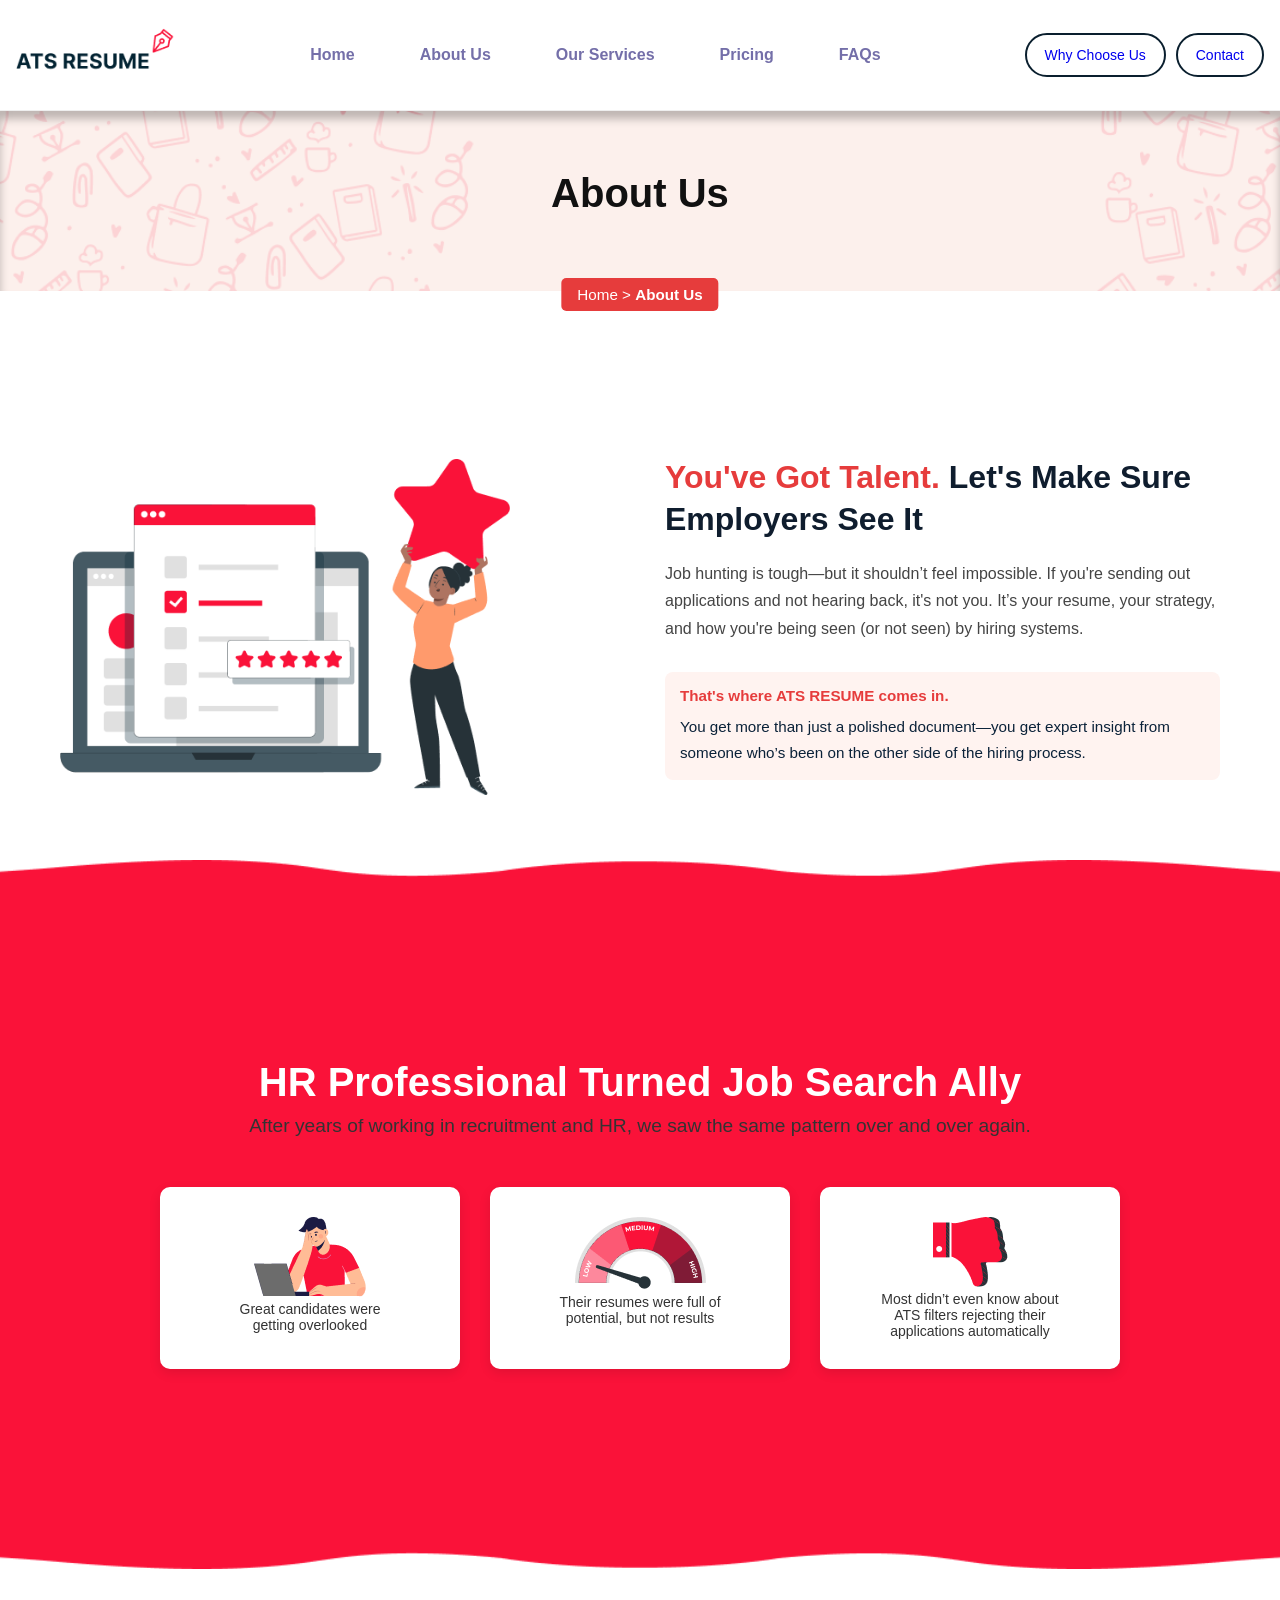
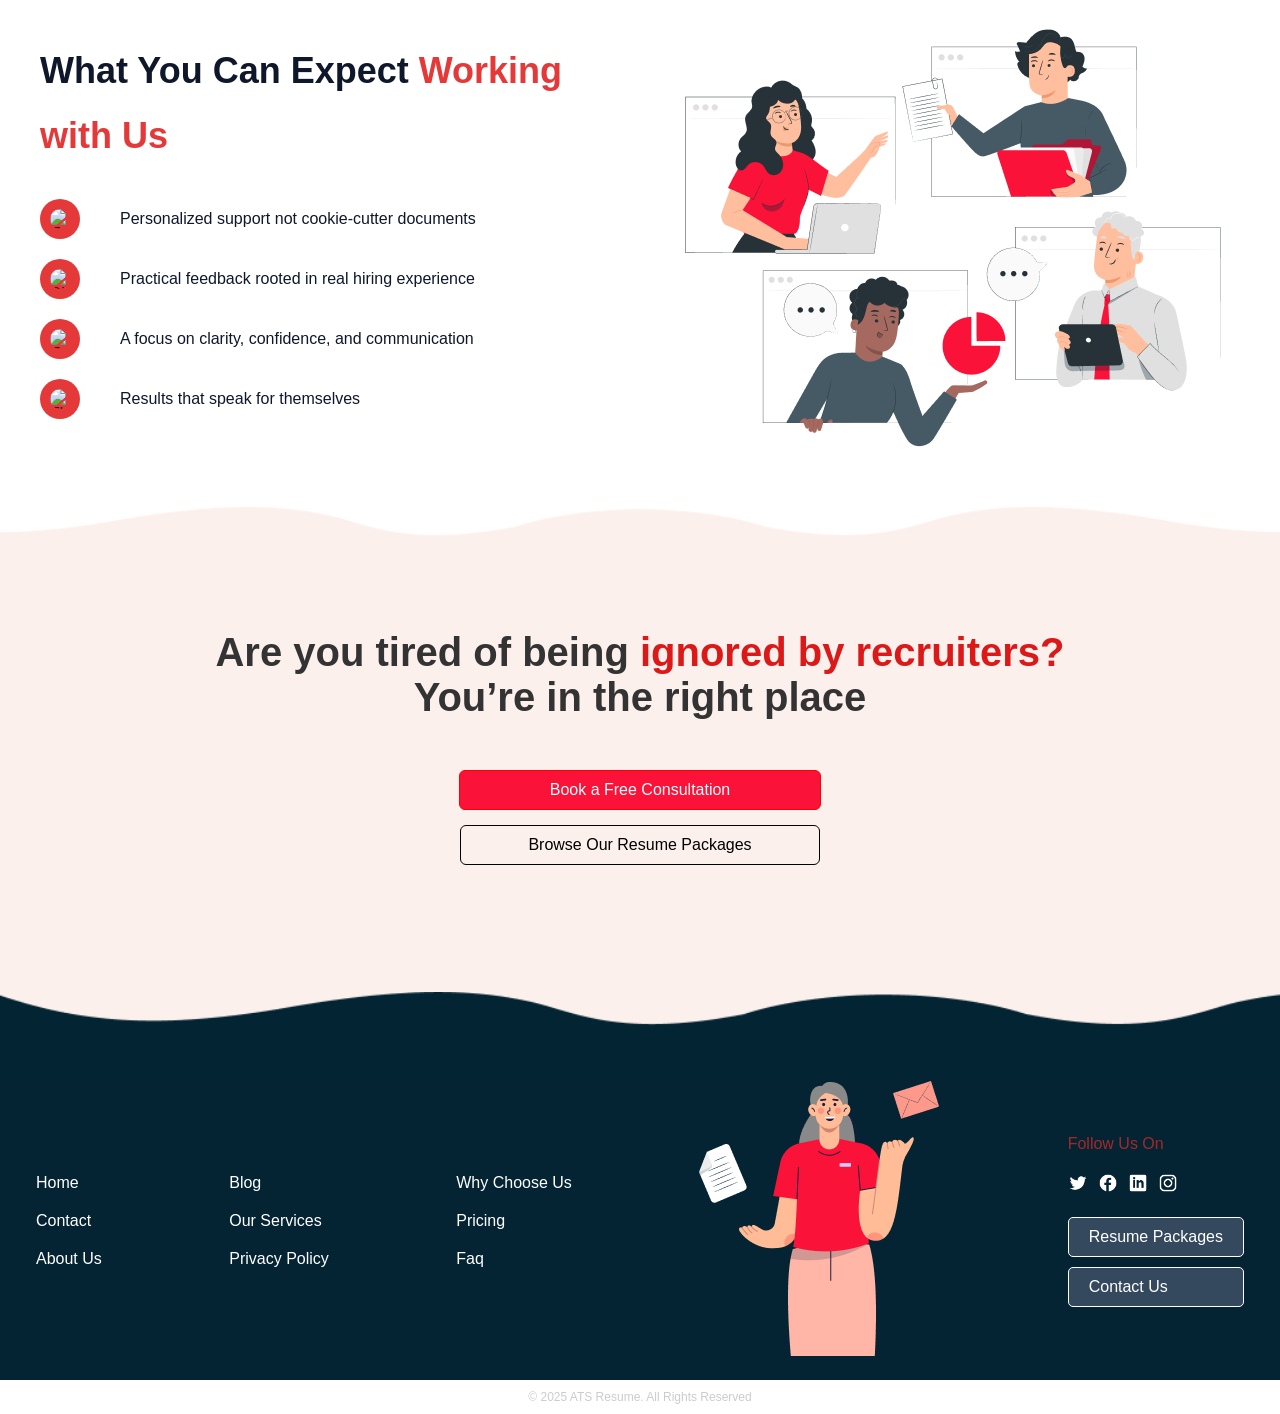
==== commit 699c6427: "pushing all the codes of ATS resume" ====
--- a/aboutus.html
+++ b/aboutus.html
@@ -1,201 +1,284 @@
+
 <!DOCTYPE html>
 <html lang="en">
 
 <head>
   <meta charset="UTF-8" />
   <meta name="viewport" content="width=device-width, initial-scale=1.0" />
-  <title>About Us</title>
+  <title>About Us | ATS Resume</title>
   <link rel="stylesheet" href="/assets/style.css" />
 </head>
 
 <body>
-  <!-- header -->
+
+  <!-- HEADER -->
   <section class="header-wrapper">
     <div class="container">
       <header class="header">
-        <div class="logo">
-          <img src="assets/images/logo 1.png" alt="Pen Icon" class="pen-icon">
-        </div>
-  
-        <div class="menu-toggle" id="menu-toggle">☰</div>
-  
+
+        <a href="./index.html" class="logo" aria-label="Go to Home">
+          <img src="./assets/images/logo 1.png" alt="ATS Resume Logo" class="pen-icon">
+        </a>
+
+        <div class="menu-toggle" id="menu-toggle" aria-label="Toggle navigation" aria-expanded="false">
+          ☰
+        </div>
+
         <div class="nav-menu" id="nav-menu">
           <nav class="nav-links">
-            <a href="./index.html" class="active">Home</a>
+            <a href="./index.html">Home</a>
             <a href="./aboutus.html" class="active">About Us</a>
-            <a href="./services.html" class="active">Our Services</a>
-            <a href="./pricing.html" class="active">Pricing</a>
-            <a href="./faq.html" class="active">FAQs</a>
+            <a href="./services.html">Our Services</a>
+            <a href="./pricing.html">Pricing</a>
+            <a href="./faq.html">FAQs</a>
           </nav>
-  
+
           <div class="header-buttons">
-            <a href="./whyus.html" class="solid-btn">Why Choose Us</a>
+            <a href="./aboutus.html" class="solid-btn">Why Choose Us</a>
             <a href="./contact.html" class="solid-btn">Contact</a>
           </div>
         </div>
+
       </header>
     </div>
   </section>
 
-  <!-- Banner -->
+  <!-- BANNER -->
   <section class="about-banner">
     <h1>About Us</h1>
-    <nav class="breadcrumb">
-      <a href="#">Home</a> &gt; <span>About Us</span>
+
+    <nav class="breadcrumb" aria-label="Breadcrumb">
+      <a href="./index.html">Home</a>
+      &gt;
+      <span>About Us</span>
     </nav>
   </section>
-  <!-- content -->
+
+  <!-- ABOUT CONTENT -->
   <section class="about-content">
+
     <div class="about-left">
-      <img src="./assets/images/about-1 1.png" alt="Illustration" />
-    </div>
+      <img src="./assets/images/about-1 1.png" alt="About ATS Resume Illustration" />
+    </div>
+
     <div class="about-right">
-      <h2><span>You've Got Talent.</span> Let's Make Sure Employers See It</h2>
+      <h2>
+        <span>You've Got Talent.</span>
+        Let's Make Sure Employers See It
+      </h2>
+
       <p>
-        Job hunting is tough—but it shouldn’t feel impossible. If you're sending out applications and not hearing back,
-        it's not you.
-        It’s your resume, your strategy, and how you're being seen (or not seen) by hiring systems.
+        Job hunting is tough—but it shouldn’t feel impossible. If you're
+        sending out applications and not hearing back, it's not you.
+        It’s your resume, your strategy, and how you're being seen
+        (or not seen) by hiring systems.
       </p>
 
       <div class="highlight-box">
         <strong>That's where ATS RESUME comes in.</strong>
+
         <p>
-          You get more than just a polished document—you get expert insight from someone who’s been on the other side of
-          the hiring process.
+          You get more than just a polished document—you get expert insight
+          from someone who’s been on the other side of the hiring process.
         </p>
       </div>
     </div>
-  </section>
-
-  <!-- HR-section -->
-
+
+  </section>
+
+  <!-- HR SECTION -->
   <section class="hr-section">
     <div class="hr-container">
+
       <h1>HR Professional Turned Job Search Ally</h1>
-      <p class="subheading">After years of working in recruitment and HR, we saw the same pattern over and over again
+
+      <p class="subheading">
+        After years of working in recruitment and HR, we saw the same
+        pattern over and over again.
       </p>
 
       <div class="cards">
+
         <div class="card-about">
-          <img src="./assets/images/about-2-1 1.png" alt="Overlooked">
+          <img src="./assets/images/about-2-1 1.png" alt="Overlooked candidates">
           <p>Great candidates were<br>getting overlooked</p>
         </div>
+
         <div class="card-about">
           <img src="./assets/images/about-2-2 1.png" alt="Resumes not working">
           <p>Their resumes were full of<br>potential, but not results</p>
         </div>
+
         <div class="card-about">
           <img src="./assets/images/about-2-3 1 (1).png" alt="ATS rejection">
-          <p>Most didn’t even know about<br>ATS filters rejecting their<br>applications automatically</p>
-        </div>
-      </div>
-    </div>
-  </section>
-
-  <!-- Expact section -->
-
+          <p>
+            Most didn’t even know about<br>
+            ATS filters rejecting their<br>
+            applications automatically
+          </p>
+        </div>
+
+      </div>
+    </div>
+  </section>
+
+  <!-- WHAT TO EXPECT -->
   <section class="expect-section">
     <div class="expect-container">
+
       <div class="expect-content">
-        <h2>What You Can Expect <span>Working with Us</span></h2>
+
+        <h2>
+          What You Can Expect
+          <span>Working with Us</span>
+        </h2>
+
         <ul class="expect-list">
-          <li>
-            <img src="https://img.icons8.com/ios-filled/50/ffffff/secured-letter.png" alt="Email Icon">
+
+          <li>
+            <img src="https://img.icons8.com/ios-filled/50/ffffff/secured-letter.png"
+              alt="Email Icon">
             <p>Personalized support not cookie-cutter documents</p>
           </li>
-          <li>
-            <img src="https://img.icons8.com/ios-filled/50/ffffff/near-me.png" alt="Direction Icon">
+
+          <li>
+            <img src="https://img.icons8.com/ios-filled/50/ffffff/near-me.png"
+              alt="Direction Icon">
             <p>Practical feedback rooted in real hiring experience</p>
           </li>
-          <li>
-            <img src="https://img.icons8.com/ios-filled/50/ffffff/target.png" alt="Target Icon">
+
+          <li>
+            <img src="https://img.icons8.com/ios-filled/50/ffffff/target.png"
+              alt="Target Icon">
             <p>A focus on clarity, confidence, and communication</p>
           </li>
-          <li>
-            <img src="https://img.icons8.com/ios-filled/50/ffffff/goal.png" alt="Flag Icon">
+
+          <li>
+            <img src="https://img.icons8.com/ios-filled/50/ffffff/goal.png"
+              alt="Flag Icon">
             <p>Results that speak for themselves</p>
           </li>
-        </ul>
-      </div>
+
+        </ul>
+      </div>
+
       <div class="expect-images">
-        <img src="./assets/images/about-3 1 (1).png" alt="Working Image">
-      </div>
-    </div>
-  </section>
-
-  <!-- Tired section -->
-
+        <img src="./assets/images/about-3 1 (1).png" alt="Working with ATS Resume">
+      </div>
+
+    </div>
+  </section>
+
+  <!-- CALL TO ACTION -->
   <div class="tired">
     <div class="container">
-      <h1>Are you tired of being<span class="normal"></span> ignored by recruiters ?<br>you’re in the right place</span></h1>
+
+      <h1>
+        Are you tired of being
+        <span class="normal">ignored by recruiters?</span>
+        <br>
+        You’re in the right place
+      </h1>
+
       <div class="tired-btn">
-        <a href="#" class="button-red">Book a Free Consultation</a>
-        <a href="#" class="button-gray">Browse Our Resume Packages</a>
-      </div>
+        <a href="./contact.html" class="button-red">
+          Book a Free Consultation
+        </a>
+
+        <a href="./pricing.html" class="button-gray">
+          Browse Our Resume Packages
+        </a>
+      </div>
+
     </div>
   </div>
-  <!-- footer -->
-
+
+  <!-- FOOTER -->
   <div class="footer">
     <div class="container">
+
       <div class="footer-wrap">
+
         <ul class="links">
-          <li><a href="#">Home</a></li>
-          <li><a href="#">Contact</a></li>
-          <li><a href="#">Refund Policy</a></li>
-          <li><a href="#">About Us</a></li>
-        </ul>
+          <li><a href="./index.html">Home</a></li>
+          <li><a href="./contact.html">Contact</a></li>
+          <li><a href="./aboutus.html">About Us</a></li>
+        </ul>
+
         <ul class="links">
-          <li><a href="#">Blog</a></li>
-          <li><a href="#">Mock Interview</a></li>
-          <li><a href="#">Our Services</a></li>
-          <li><a href="#">Privacy Policy</a></li>
-        </ul>
+          <li><a href="./blog.html">Blog</a></li>
+          <li><a href="./services.html">Our Services</a></li>
+          <li><a href="./privacy.html">Privacy Policy</a></li>
+        </ul>
+
         <ul class="links">
-          <li><a href="#">Why Choose Us</a></li>
-          <li><a href="#">Pricing</a></li>
-          <li><a href="#">Disclaimer</a></li>
-          <li><a href="#">Faq</a></li>
-        </ul>
+          <li><a href="./aboutus.html">Why Choose Us</a></li>
+          <li><a href="./pricing.html">Pricing</a></li>
+          <li><a href="./faq.html">Faq</a></li>
+        </ul>
+
         <div>
-          <!-- Replace with actual image URL -->
-          <img src="/assets/images/footer 1.png" alt="Illustration">
-        </div>
-
-        <div>
+          <img src="./assets/images/footer 1.png" alt="Footer Illustration">
+        </div>
+
+        <div class="social-links">
+
           <span class="footer-link">Follow Us On</span>
+
           <div class="social">
 
-            <a href="#"><img src="./assets/images/Clip path group.png" alt="Twitter"></a>
-            <a href="#"><img src="./assets/images/social-2.png" alt="Facebook"></a>
-            <a href="#"><img src="./assets/images/social-3.png" alt="LinkedIn"></a>
-            <a href="#"><img src="./assets/images/social-4.png" alt="Instagram"></a>
+            <a href="https://x.com/" target="_blank"
+              rel="noopener noreferrer" aria-label="Twitter">
+              <img src="./assets/images/Clip path group.png" alt="Twitter">
+            </a>
+
+            <a href="https://www.facebook.com/" target="_blank"
+              rel="noopener noreferrer" aria-label="Facebook">
+              <img src="./assets/images/social-2.png" alt="Facebook">
+            </a>
+
+            <a href="https://www.linkedin.com/" target="_blank"
+              rel="noopener noreferrer" aria-label="LinkedIn">
+              <img src="./assets/images/social-3.png" alt="LinkedIn">
+            </a>
+
+            <a href="https://www.instagram.com/" target="_blank"
+              rel="noopener noreferrer" aria-label="Instagram">
+              <img src="./assets/images/social-4.png" alt="Instagram">
+            </a>
+
           </div>
+
           <div class="buttons">
-            <a href="#">Resume Packages</a>
-            <a href="#">Contact Us</a>
+            <a href="./pricing.html">Resume Packages</a>
+            <a href="./contact.html">Contact Us</a>
           </div>
-        </div>
-      </div>
-    </div>
-
+
+        </div>
+
+      </div>
+    </div>
   </div>
+
+  <!-- COPYRIGHT -->
   <div class="copyright">
     © 2025 ATS Resume. All Rights Reserved
   </div>
 
-
-
-  <script src="https://ajax.googleapis.com/ajax/libs/jquery/3.7.1/jquery.min.js"></script>
+  <!-- MOBILE MENU SCRIPT -->
   <script>
     const toggle = document.getElementById('menu-toggle');
     const navMenu = document.getElementById('nav-menu');
-  
-    toggle.addEventListener('click', () => {
-      navMenu.classList.toggle('active');
-      toggle.classList.toggle('open');
-    });
+
+    if (toggle && navMenu) {
+      toggle.addEventListener('click', () => {
+        const isActive = navMenu.classList.toggle('active');
+
+        toggle.classList.toggle('open', isActive);
+        toggle.setAttribute('aria-expanded', isActive);
+      });
+    }
   </script>
+
 </body>
-
-</html>+</html>
